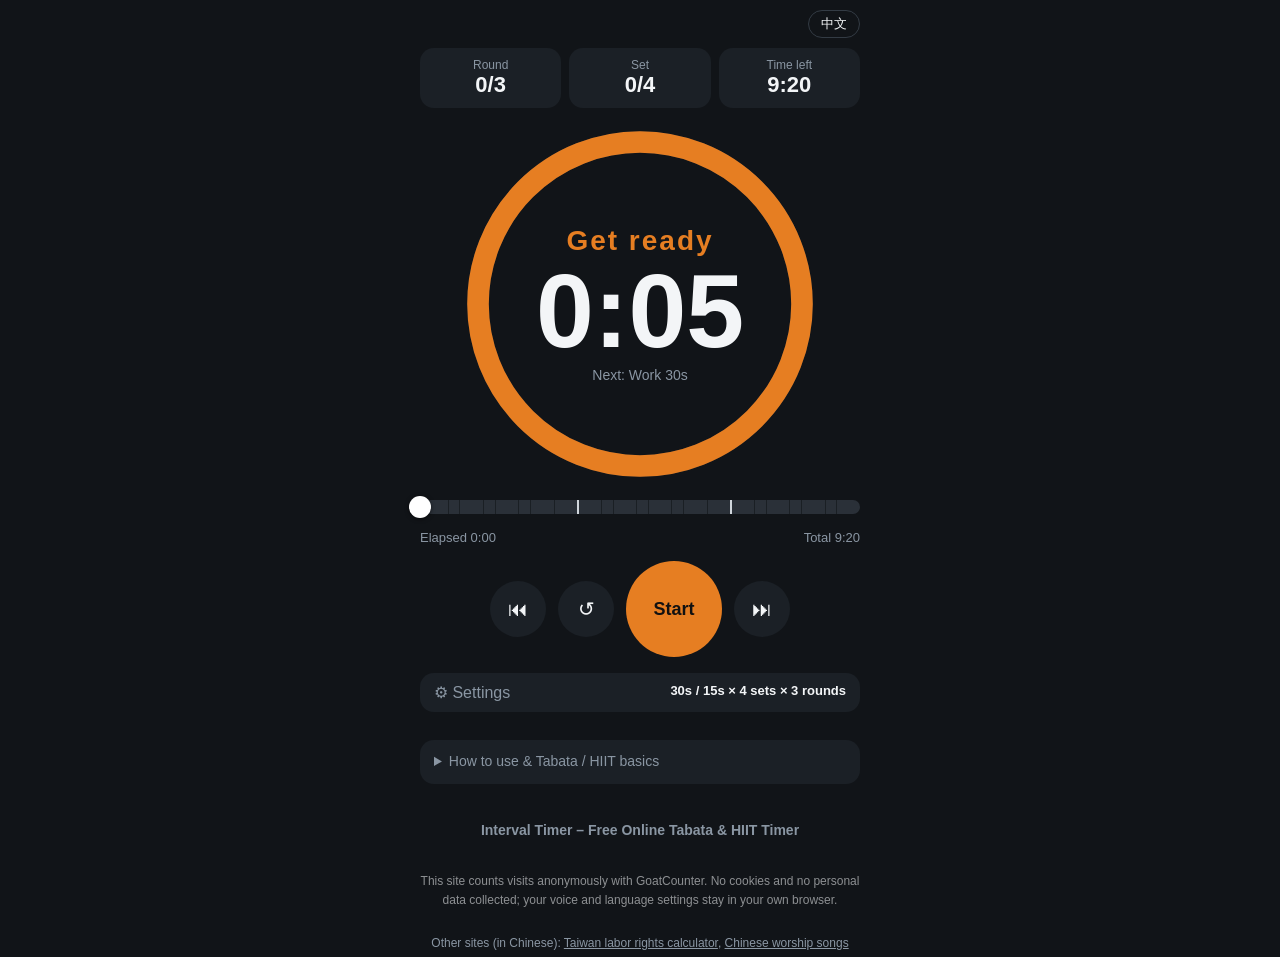
==== en/index.html @ 2adb9085 "新增英文版：介面、英文語音、可在原頁切換語言，並加入 /en/ 網址與 hreflang Co-Authored-By: Claude Opus 5.5 <noreply@anthropic.com>" ====
<!doctype html>
<html lang="en">
<head>
<meta charset="utf-8">
<meta name="viewport" content="width=device-width, initial-scale=1, viewport-fit=cover">
<title>Interval Timer – Free Online Tabata &amp; HIIT Timer</title>
<meta name="description" content="Free online interval timer for Tabata, HIIT and circuit training. Set work, rest, sets and rounds, with beeps, ticking and spoken cues. Works on any phone, no sign-up.">
<link rel="canonical" href="https://chengcheming-ai.github.io/interval-timer/en/">
<link rel="alternate" hreflang="zh-Hant" href="https://chengcheming-ai.github.io/interval-timer/">
<link rel="alternate" hreflang="en" href="https://chengcheming-ai.github.io/interval-timer/en/">
<link rel="alternate" hreflang="x-default" href="https://chengcheming-ai.github.io/interval-timer/en/">
<meta property="og:title" content="Interval Timer – Free Online Tabata &amp; HIIT Timer">
<meta property="og:description" content="Set work, rest, sets and rounds, with beeps and spoken cues. Great on phones too.">
<meta property="og:type" content="website">
<meta property="og:url" content="https://chengcheming-ai.github.io/interval-timer/en/">
<meta property="og:image" content="https://chengcheming-ai.github.io/interval-timer/icon-512.png">
<meta name="twitter:card" content="summary">
<script type="application/ld+json">{"@context":"https://schema.org","@type":"WebApplication","name":"Interval Timer","alternateName":"Interval Timer – Free Online Tabata & HIIT Timer","url":"https://chengcheming-ai.github.io/interval-timer/en/","applicationCategory":"HealthApplication","operatingSystem":"Any","inLanguage":"en","isAccessibleForFree":true,"offers":{"@type":"Offer","price":"0","priceCurrency":"USD"}}</script>
<meta property="og:locale" content="en_US">
<meta property="og:locale:alternate" content="zh_TW">
<meta name="apple-mobile-web-app-title" content="Interval Timer">
<meta name="application-name" content="Interval Timer">
<link rel="icon" type="image/svg+xml" href="data:image/svg+xml,%3Csvg xmlns='http://www.w3.org/2000/svg' viewBox='0 0 256 256'%3E%3Crect width='256' height='256' rx='56' fill='%232ecc71'/%3E%3Ccircle cx='160' cy='54' r='24' fill='%23fff'/%3E%3Cg fill='none' stroke='%23fff' stroke-width='24' stroke-linecap='round' stroke-linejoin='round'%3E%3Cpath d='M140 98 116 152'/%3E%3Cpath d='M138 104 176 126 204 104'/%3E%3Cpath d='M138 104 100 112 78 140'/%3E%3Cpath d='M116 152 162 178 150 226'/%3E%3Cpath d='M116 152 88 190 46 196'/%3E%3C/g%3E%3C/svg%3E">
<link rel="apple-touch-icon" sizes="180x180" href="../apple-touch-icon.png">
<link rel="manifest" href="manifest.webmanifest">
<link rel="stylesheet" href="../style.css?v=20261122b">
</head>
<body class="phase-ready">
<div class="wrap">
  <a class="lang" href="../" hreflang="zh-Hant" lang="zh-Hant">中文</a>
  <div class="top">
    <div class="chip"><div class="k">Round</div><div class="v" id="round">0/3</div></div>
    <div class="chip"><div class="k">Set</div><div class="v" id="set">0/4</div></div>
    <div class="chip"><div class="k">Time left</div><div class="v" id="totalLeft">0:00</div></div>
  </div>

  <div class="ringbox">
    <svg viewBox="0 0 200 200">
      <circle class="track" cx="100" cy="100" r="90" fill="none" stroke-width="12"/>
      <circle class="prog" id="prog" cx="100" cy="100" r="90" fill="none" stroke-width="12"/>
    </svg>
    <div class="center">
      <div class="phase" id="phase">Get ready</div>
      <div class="time" id="time">0:00</div>
      <div class="next" id="next"></div>
    </div>
  </div>

  <div class="bar" id="bar" title="Tap or drag to jump to any point"><div id="totalBar"></div><div id="ticks"></div><div id="thumb"></div></div>
  <div class="totals"><span id="elapsed">Elapsed 0:00</span><span id="total">Total 0:00</span></div>

  <div class="ctrl">
    <button class="small" id="prev" title="Previous">⏮</button>
    <button class="small" id="reset" title="Reset">↺</button>
    <button class="main" id="play">Start</button>
    <button class="small" id="skip" title="Next">⏭</button>
  </div>

  <details>
    <summary class="sum"><span>⚙ Settings</span><b id="cfgSum"></b></summary>
    <div id="cfgBody">
      <div class="sec">
        <div class="sh">Time (seconds)</div>
        <div class="rows">
          <div class="row"><span>Work</span><div class="step"><button data-d="-5">−</button><input type="number" inputmode="numeric" id="cWork" min="1" value="30"><button data-d="5">＋</button></div></div>
          <div class="row"><span>Rest between sets</span><div class="step"><button data-d="-5">−</button><input type="number" inputmode="numeric" id="cRest" min="0" value="15"><button data-d="5">＋</button></div></div>
          <div class="row"><span>Rest after round</span><div class="step"><button data-d="-5">−</button><input type="number" inputmode="numeric" id="cLong" min="0" value="30"><button data-d="5">＋</button></div></div>
          <div class="row"><span>Get-ready countdown</span><div class="step"><button data-d="-1">−</button><input type="number" inputmode="numeric" id="cPrep" min="0" value="5"><button data-d="1">＋</button></div></div>
        </div>
      </div>
      <div class="sec">
        <div class="sh">Repeats</div>
        <div class="rows">
          <div class="row"><span>Sets per round</span><div class="step"><button data-d="-1">−</button><input type="number" inputmode="numeric" id="cSets" min="1" value="4"><button data-d="1">＋</button></div></div>
          <div class="row"><span>Rounds</span><div class="step"><button data-d="-1">−</button><input type="number" inputmode="numeric" id="cRounds" min="1" value="3"><button data-d="1">＋</button></div></div>
        </div>
        <div class="tgls" style="margin-top:8px">
          <label class="tg"><input type="checkbox" id="cSkipLast" checked><span>Skip rest after the final round</span></label>
        </div>
      </div>
      <div class="sec">
        <div class="sh">Sound</div>
        <div class="tgls">
          <label class="tg"><input type="checkbox" id="cSound" checked><span>Beeps</span></label>
          <label class="tg"><input type="checkbox" id="cTick" checked><span>Ticking</span></label>
          <label class="tg"><input type="checkbox" id="cVoice" checked><span>Voice</span></label>
        </div>
        <div id="voiceBox">
          <div class="vrow2"><select id="voiceSel"></select><button id="vTest" title="Preview">▶</button></div>
          <div class="chips" id="presetList"></div>
        </div>
      </div>
      <details class="sub2">
        <summary>Timeline (edit any interval, tap to jump)</summary>
        <div class="list" id="list"></div>
      </details>
    </div>
  </details>
  <details class="guide">
    <summary>How to use &amp; Tabata / HIIT basics</summary>
    <h2>How do I use this interval timer?</h2>
    <p>Open Settings, enter your work time, rest time, sets per round and rounds, then press Start. The timer counts down and tells you when to switch with beeps, ticking and an English voice. The settings bar shows your workout at a glance, and you can drag the progress bar to jump to any point.</p>
    <h2>How do I set up Tabata?</h2>
    <p>Tabata is 20 seconds of work and 10 seconds of rest, repeated 8 times for a total of 4 minutes. Set Work 20, Rest between sets 10, Sets per round 8, Rounds 1 and Rest after round 0.</p>
    <h2>What is the difference between HIIT and Tabata?</h2>
    <p>HIIT (high-intensity interval training) alternates hard effort with rest, at whatever ratio you choose. Tabata is one specific form of it, fixed at 20 seconds on and 10 seconds off.</p>
    <h2>Common interval settings</h2>
    <table><tr><th>Workout</th><th>Work</th><th>Rest</th><th>Sets</th></tr>
    <tr><td>Tabata</td><td>20 s</td><td>10 s</td><td>8</td></tr>
    <tr><td>Beginner HIIT</td><td>30 s</td><td>30 s</td><td>6–8</td></tr>
    <tr><td>Advanced HIIT</td><td>40 s</td><td>20 s</td><td>6–8</td></tr>
    <tr><td>Strength circuit (squats, planks)</td><td>45 s</td><td>15 s</td><td>4–6</td></tr></table>
    <p>These are general guidelines. Warm up first, and check with a doctor before training if you have a heart condition, an injury or are pregnant.</p>
  </details>
  <h1 style="margin:22px 0 0;font-size:14px;font-weight:600;text-align:center;color:var(--muted)">Interval Timer – Free Online Tabata &amp; HIIT Timer</h1>
  <p class="note" style="margin:18px 0 4px;font-size:12px;line-height:1.6;text-align:center;opacity:.55">This site counts visits anonymously with GoatCounter. No cookies and no personal data collected; your voice and language settings stay in your own browser.</p>
  <p class="sites">Other sites (in Chinese): <a href="https://chengcheming-ai.github.io/labor-calculator/" target="_blank" rel="noopener">Taiwan labor rights calculator</a>, <a href="https://chengcheming-ai.github.io/zhu-zai-shen-pang/" target="_blank" rel="noopener">Chinese worship songs</a></p>
</div>

<script data-goatcounter="https://intervaltimer-tw.goatcounter.com/count" async src="//gc.zgo.at/count.js"></script>
<script src="../app.js?v=20261122b"></script>
</body>
</html>
---- style.css ----
:root{
  --bg:#111418; --panel:#1b2026; --text:#f3f5f7; --muted:#8a96a3;
  --work:#2ecc71; --rest:#3498db; --long:#9b59b6; --done:#f1c40f; --ready:#e67e22;
  --phase:var(--ready);
}
*{box-sizing:border-box}
html,body{margin:0;height:100%}
body{
  background:var(--bg); color:var(--text);
  font-family:-apple-system,BlinkMacSystemFont,"Segoe UI","Noto Sans TC","Microsoft JhengHei",sans-serif;
  display:flex; flex-direction:column; align-items:center;
  padding:16px; min-height:100%;
  transition:background .4s;
}
body.phase-work{--phase:var(--work)}
body.phase-rest{--phase:var(--rest)}
body.phase-long{--phase:var(--long)}
body.phase-done{--phase:var(--done)}
.wrap{width:100%; max-width:440px; display:flex; flex-direction:column; gap:16px}
.top{display:flex; justify-content:space-between; gap:8px}
.chip{flex:1; background:var(--panel); border-radius:14px; padding:10px 12px; text-align:center}
.chip .k{font-size:12px; color:var(--muted)}
.chip .v{font-size:22px; font-weight:700; font-variant-numeric:tabular-nums}
.ringbox{position:relative; width:100%; aspect-ratio:1/1; max-width:360px; margin:0 auto}
svg{width:100%; height:100%; transform:rotate(-90deg)}
.track{stroke:#2a3038}
.prog{stroke:var(--phase); stroke-linecap:round; transition:stroke .4s}
.center{position:absolute; inset:0; display:flex; flex-direction:column; align-items:center; justify-content:center}
.phase{font-size:28px; font-weight:800; color:var(--phase); letter-spacing:2px}
.time{font-size:min(26vw,104px); font-weight:800; font-variant-numeric:tabular-nums; line-height:1.05}
.next{font-size:14px; color:var(--muted)}
.bar{position:relative; height:14px; background:#2a3038; border-radius:7px; cursor:pointer; touch-action:none}
.bar>#totalBar{height:100%; width:0; background:var(--phase); border-radius:7px; transition:background .4s}
.bar .tk{position:absolute; top:0; bottom:0; width:1px; background:#111418; opacity:.6; pointer-events:none}
.bar .tk.round{width:2px; opacity:1; background:#d0d6dc}
.bar #thumb{position:absolute; top:50%; width:22px; height:22px; margin-left:-11px; margin-top:-11px; border-radius:50%; background:#fff; box-shadow:0 1px 4px #0008; pointer-events:none}
.sec{margin-top:14px; padding-top:12px; border-top:1px solid #333b44}
.sec:first-of-type{border-top:0; padding-top:0}
.sh{font-size:12px; color:var(--muted); letter-spacing:1px; margin-bottom:8px}
.rows{display:grid; grid-template-columns:1fr 1fr; gap:8px}
.row{display:flex; flex-direction:column; gap:4px; background:#111418; border-radius:12px; padding:8px 10px}
.row>span{font-size:13px; color:var(--muted)}
.step{display:flex; align-items:center; justify-content:space-between}
.step button{width:36px; height:36px; flex:none; font-size:20px; background:#2a3038; user-select:none}
.step input{width:100%; min-width:0; border:0; background:transparent; color:var(--text); font-size:20px; font-weight:700; text-align:center; font-variant-numeric:tabular-nums; -moz-appearance:textfield}
.step input::-webkit-inner-spin-button,.step input::-webkit-outer-spin-button{-webkit-appearance:none; margin:0}
.step input:focus{outline:none; color:var(--phase)}
.tgls{display:flex; flex-wrap:wrap; gap:8px}
.tg input{display:none}
.tg span{display:inline-block; padding:8px 14px; border-radius:999px; background:#111418; color:var(--muted); font-size:14px; cursor:pointer; border:1px solid #333b44; user-select:none}
.tg input:checked+span{background:var(--phase); color:#111; border-color:transparent; font-weight:700}
.vrow2{display:flex; gap:8px; margin-top:10px}
.vrow2 select{flex:1; min-width:0; padding:8px 10px; border-radius:10px; border:1px solid #333b44; background:#111418; color:var(--text); font-size:14px}
.vrow2 button{width:40px; height:40px; flex:none; background:#2a3038}
.chips{display:flex; gap:6px; margin-top:8px; flex-wrap:wrap}
.chips button{flex:1; padding:8px 0; min-width:52px; font-size:14px; background:#111418; border:1px solid #333b44; color:var(--muted)}
.chips button.sel{background:var(--phase); color:#111; border-color:transparent; font-weight:700}
.vempty{font-size:13px; color:var(--muted); margin-top:8px}
.sub2{margin-top:14px; padding:12px 0 0; background:transparent; border-radius:0; border-top:1px solid #333b44}
.sub2 summary{font-size:13px}
.list input{width:64px; padding:2px 6px; border-radius:6px; border:1px solid #333b44; background:#111418; color:inherit; font-size:14px; text-align:right}
.list div{align-items:center; cursor:pointer}
.totals{display:flex; justify-content:space-between; font-size:13px; color:var(--muted); font-variant-numeric:tabular-nums}
.ctrl{display:flex; gap:12px; justify-content:center; align-items:center}
button{
  border:0; border-radius:999px; background:var(--panel); color:var(--text);
  font-size:16px; cursor:pointer; -webkit-tap-highlight-color:transparent;
}
button:active{transform:scale(.96)}
.small{width:56px; height:56px; font-size:20px}
.main{width:96px; height:96px; font-size:22px; font-weight:800; background:var(--phase); color:#111; transition:background .4s}
details{background:var(--panel); border-radius:14px; padding:10px 14px}
summary{cursor:pointer; color:var(--muted)}
.sum{display:flex; justify-content:space-between; gap:8px}
.sum b{color:var(--text); font-weight:600; font-size:13px; font-variant-numeric:tabular-nums}
#cfgBody{margin-top:12px}
.list{margin-top:10px; max-height:220px; overflow:auto; font-size:13px; font-variant-numeric:tabular-nums}
.list div{display:flex; justify-content:space-between; padding:3px 6px; border-radius:6px}
.list div.cur{background:#2a3038; color:var(--phase); font-weight:700}
.list div.past{color:#56606b}
.sites{margin:4px 0; font-size:12px; line-height:1.6; text-align:center; color:var(--muted)}
.sites a{color:inherit}
.guide{margin-top:12px; font-size:14px; line-height:1.7}
.guide h2{margin:16px 0 4px; font-size:15px}
.guide p{margin:0; color:var(--muted)}
.guide table{width:100%; border-collapse:collapse; margin:6px 0 10px; font-size:13px}
.guide th,.guide td{padding:6px 4px; text-align:left; border-bottom:1px solid #2a3038}
.guide th{color:var(--muted); font-weight:500}
.lang{align-self:flex-end; margin:-6px 0; padding:4px 12px; border:1px solid #333b44; border-radius:999px; color:var(--text); font-size:13px; text-decoration:none}
html[lang=en] .main{font-size:18px}
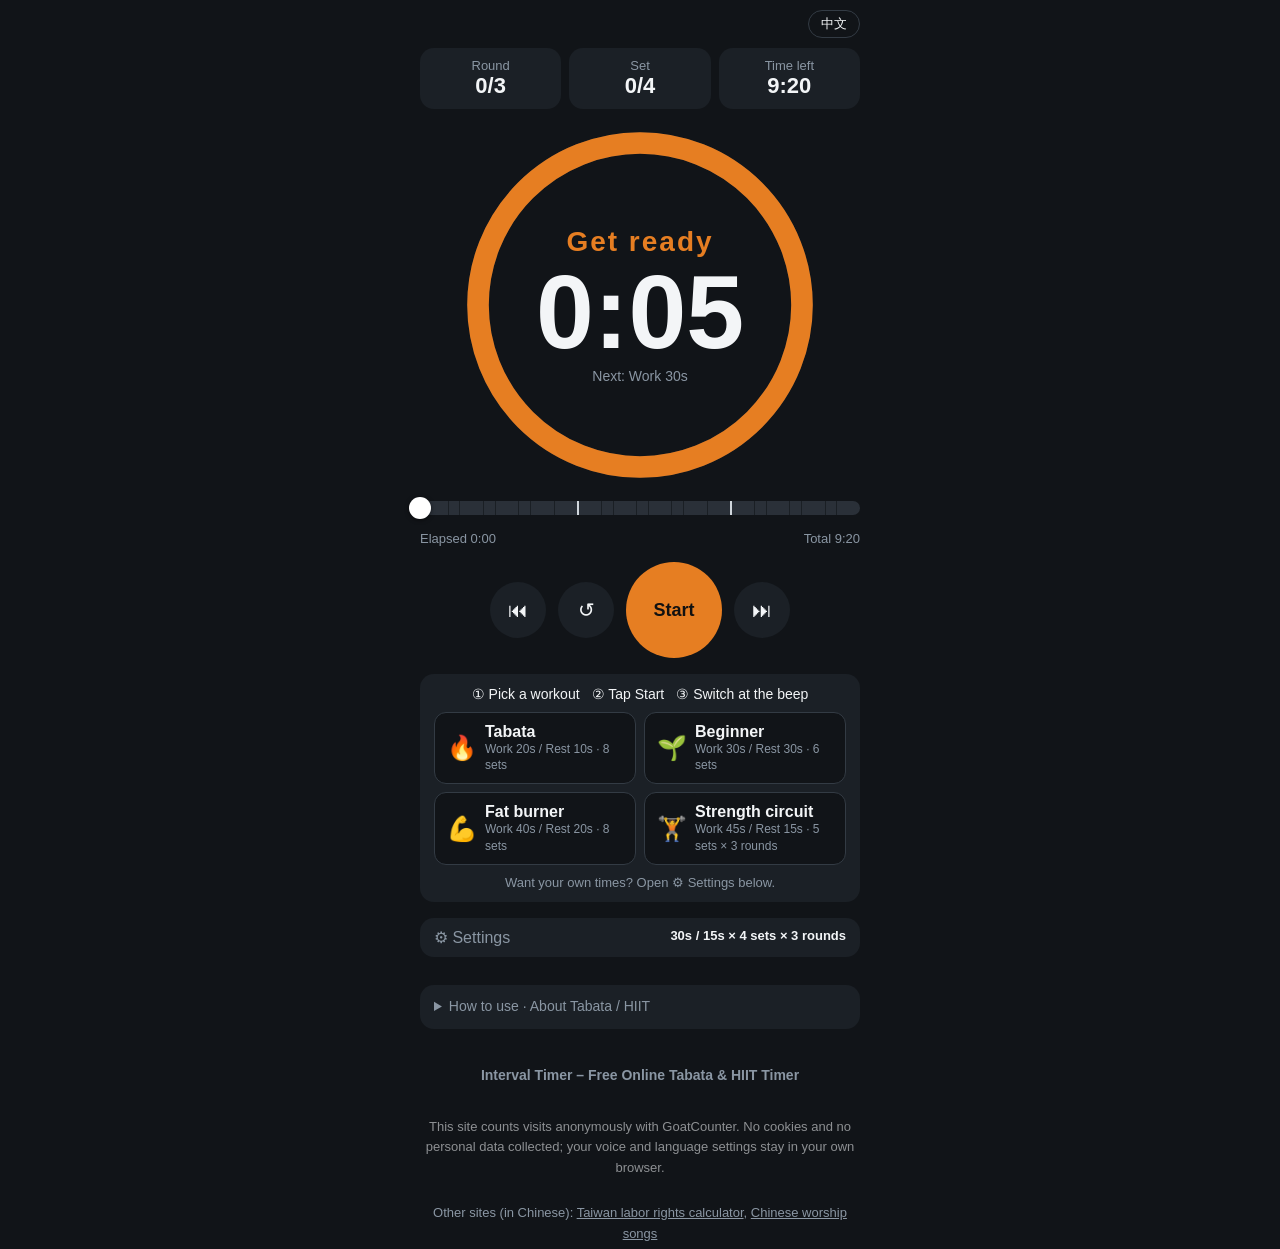
==== commit cdccc414: "好讀好用：四種一鍵練法、三步驟提示、設定白話說明、使用說明改為逐題展開與 Tabata 示意圖（中英文同步） Co-Authored-By: Claude Opus 5.5 <noreply@anth" ====
--- a/en/index.html
+++ b/en/index.html
@@ -13,17 +13,17 @@
 <meta property="og:description" content="Set work, rest, sets and rounds, with beeps and spoken cues. Great on phones too.">
 <meta property="og:type" content="website">
 <meta property="og:url" content="https://chengcheming-ai.github.io/interval-timer/en/">
-<meta property="og:image" content="https://chengcheming-ai.github.io/interval-timer/icon-512.png">
+<meta property="og:image" content="https://chengcheming-ai.github.io/interval-timer/icon-512.png?v=2">
 <meta name="twitter:card" content="summary">
 <script type="application/ld+json">{"@context":"https://schema.org","@type":"WebApplication","name":"Interval Timer","alternateName":"Interval Timer – Free Online Tabata & HIIT Timer","url":"https://chengcheming-ai.github.io/interval-timer/en/","applicationCategory":"HealthApplication","operatingSystem":"Any","inLanguage":"en","isAccessibleForFree":true,"offers":{"@type":"Offer","price":"0","priceCurrency":"USD"}}</script>
 <meta property="og:locale" content="en_US">
 <meta property="og:locale:alternate" content="zh_TW">
 <meta name="apple-mobile-web-app-title" content="Interval Timer">
 <meta name="application-name" content="Interval Timer">
-<link rel="icon" type="image/svg+xml" href="data:image/svg+xml,%3Csvg xmlns='http://www.w3.org/2000/svg' viewBox='0 0 256 256'%3E%3Crect width='256' height='256' rx='56' fill='%232ecc71'/%3E%3Ccircle cx='160' cy='54' r='24' fill='%23fff'/%3E%3Cg fill='none' stroke='%23fff' stroke-width='24' stroke-linecap='round' stroke-linejoin='round'%3E%3Cpath d='M140 98 116 152'/%3E%3Cpath d='M138 104 176 126 204 104'/%3E%3Cpath d='M138 104 100 112 78 140'/%3E%3Cpath d='M116 152 162 178 150 226'/%3E%3Cpath d='M116 152 88 190 46 196'/%3E%3C/g%3E%3C/svg%3E">
-<link rel="apple-touch-icon" sizes="180x180" href="../apple-touch-icon.png">
-<link rel="manifest" href="manifest.webmanifest">
-<link rel="stylesheet" href="../style.css?v=20261122b">
+<link rel="icon" type="image/svg+xml" href="data:image/svg+xml,%3Csvg xmlns='http://www.w3.org/2000/svg' viewBox='0 0 512 512'%3E%3Crect width='512' height='512' rx='112' fill='%2314181e'/%3E%3Cg transform='translate(260 262) scale(1.06) translate(-246 -240)'%3E%3Cg fill='none' stroke='%23fff' stroke-linecap='round' stroke-linejoin='round'%3E%3Ccircle cx='350' cy='116' r='42' fill='%23fff' stroke='none'/%3E%3Cpath stroke-width='58' d='M292 190 236 284'/%3E%3Cpath stroke-width='36' d='M296 182 346 246 412 214'/%3E%3Cpath stroke-width='36' d='M284 180 204 160 146 212'/%3E%3Cpath stroke-width='44' d='M240 292 344 296 338 390 372 392'/%3E%3Cpath stroke-width='44' d='M230 292 188 372 92 350'/%3E%3C/g%3E%3Cg stroke='%232ecc71' stroke-width='20' stroke-linecap='round'%3E%3Cpath d='M96 126H156'/%3E%3Cpath d='M48 262H132'/%3E%3Cpath d='M102 306H146'/%3E%3C/g%3E%3C/g%3E%3C/svg%3E">
+<link rel="apple-touch-icon" sizes="180x180" href="../apple-touch-icon.png?v=2">
+<link rel="manifest" href="manifest.webmanifest?v=2">
+<link rel="stylesheet" href="../style.css?v=20261128">
 </head>
 <body class="phase-ready">
 <div class="wrap">
@@ -56,11 +56,18 @@
     <button class="small" id="skip" title="Next">⏭</button>
   </div>
 
+  <div class="quick"><div class="qh"><span>① Pick a workout</span><span>② Tap Start</span><span>③ Switch at the beep</span></div><div class="pre">
+<button data-p="20,10,8,1,0"><i>🔥</i><b>Tabata</b><small>Work 20s / Rest 10s · 8 sets</small></button>
+<button data-p="30,30,6,1,0"><i>🌱</i><b>Beginner</b><small>Work 30s / Rest 30s · 6 sets</small></button>
+<button data-p="40,20,8,1,0"><i>💪</i><b>Fat burner</b><small>Work 40s / Rest 20s · 8 sets</small></button>
+<button data-p="45,15,5,3,60"><i>🏋️</i><b>Strength circuit</b><small>Work 45s / Rest 15s · 5 sets × 3 rounds</small></button>
+</div><p class="qn">Want your own times? Open ⚙ Settings below.</p></div>
+
   <details>
     <summary class="sum"><span>⚙ Settings</span><b id="cfgSum"></b></summary>
     <div id="cfgBody">
       <div class="sec">
-        <div class="sh">Time (seconds)</div>
+        <div class="sh">Time (seconds)</div><p class="hint">“Rest after round”: a longer break after each round.</p>
         <div class="rows">
           <div class="row"><span>Work</span><div class="step"><button data-d="-5">−</button><input type="number" inputmode="numeric" id="cWork" min="1" value="30"><button data-d="5">＋</button></div></div>
           <div class="row"><span>Rest between sets</span><div class="step"><button data-d="-5">−</button><input type="number" inputmode="numeric" id="cRest" min="0" value="15"><button data-d="5">＋</button></div></div>
@@ -69,7 +76,7 @@
         </div>
       </div>
       <div class="sec">
-        <div class="sh">Repeats</div>
+        <div class="sh">Repeats</div><p class="hint">1 set = one work + one rest. All sets done = 1 round.</p>
         <div class="rows">
           <div class="row"><span>Sets per round</span><div class="step"><button data-d="-1">−</button><input type="number" inputmode="numeric" id="cSets" min="1" value="4"><button data-d="1">＋</button></div></div>
           <div class="row"><span>Rounds</span><div class="step"><button data-d="-1">−</button><input type="number" inputmode="numeric" id="cRounds" min="1" value="3"><button data-d="1">＋</button></div></div>
@@ -97,20 +104,20 @@
     </div>
   </details>
   <details class="guide">
-    <summary>How to use &amp; Tabata / HIIT basics</summary>
-    <h2>How do I use this interval timer?</h2>
-    <p>Open Settings, enter your work time, rest time, sets per round and rounds, then press Start. The timer counts down and tells you when to switch with beeps, ticking and an English voice. The settings bar shows your workout at a glance, and you can drag the progress bar to jump to any point.</p>
-    <h2>How do I set up Tabata?</h2>
-    <p>Tabata is 20 seconds of work and 10 seconds of rest, repeated 8 times for a total of 4 minutes. Set Work 20, Rest between sets 10, Sets per round 8, Rounds 1 and Rest after round 0.</p>
-    <h2>What is the difference between HIIT and Tabata?</h2>
-    <p>HIIT (high-intensity interval training) alternates hard effort with rest, at whatever ratio you choose. Tabata is one specific form of it, fixed at 20 seconds on and 10 seconds off.</p>
-    <h2>Common interval settings</h2>
-    <table><tr><th>Workout</th><th>Work</th><th>Rest</th><th>Sets</th></tr>
+    <summary>How to use · About Tabata / HIIT</summary>
+    <p class="say">🏃 Interval training means <b>work hard, rest a little</b>, and repeat. The timer counts for you and tells you when to switch, so you can just focus on moving.</p>
+    <div class="viz" aria-hidden="true"><i class="w"></i><i class="r"></i><i class="w"></i><i class="r"></i><i class="w"></i><i class="r"></i><i class="w"></i><i class="r"></i><i class="w"></i><i class="r"></i><i class="w"></i><i class="r"></i><i class="w"></i><i class="r"></i><i class="w"></i><i class="r"></i></div><p class="vl"><span><i class="w"></i>Work 20s</span><span><i class="r"></i>Rest 10s</span><span>× 8 sets = 4 minutes (Tabata)</span></p>
+    <details class="q"><summary><h2>How do I use this interval timer?</h2></summary><p>Quickest way: tap a workout above (for example Tabata), then tap Start. After a short countdown, beeps, ticking and a voice tell you when to work and when to rest. To set your own times, open ⚙ Settings. Drag the progress bar to jump to any part.</p></details>
+    <details class="q"><summary><h2>How do I set up Tabata?</h2></summary><p>Tabata is 20 seconds of work and 10 seconds of rest, repeated 8 times: 4 minutes in total. Just tap “Tabata” above.</p></details>
+    <details class="q"><summary><h2>What is the difference between HIIT and Tabata?</h2></summary><p>HIIT (high-intensity interval training) switches between very hard work and rest, and you choose the times. Tabata is one type of HIIT with fixed 20s work and 10s rest.</p></details>
+    <details class="q"><summary><h2>Common interval settings</h2></summary>
+    <table><tr><th>Use</th><th>Work</th><th>Rest</th><th>Sets</th></tr>
     <tr><td>Tabata</td><td>20 s</td><td>10 s</td><td>8</td></tr>
     <tr><td>Beginner HIIT</td><td>30 s</td><td>30 s</td><td>6–8</td></tr>
     <tr><td>Advanced HIIT</td><td>40 s</td><td>20 s</td><td>6–8</td></tr>
-    <tr><td>Strength circuit (squats, planks)</td><td>45 s</td><td>15 s</td><td>4–6</td></tr></table>
-    <p>These are general guidelines. Warm up first, and check with a doctor before training if you have a heart condition, an injury or are pregnant.</p>
+    <tr><td>Strength circuit (squats, planks…)</td><td>45 s</td><td>15 s</td><td>4–6</td></tr></table></details>
+    <details class="q"><summary><h2>Safety first</h2></summary><p>These are general suggestions only. Always warm up first. If you have a heart or blood-vessel condition, an injury, or are pregnant, ask your doctor before you start.</p></details>
+  
   </details>
   <h1 style="margin:22px 0 0;font-size:14px;font-weight:600;text-align:center;color:var(--muted)">Interval Timer – Free Online Tabata &amp; HIIT Timer</h1>
   <p class="note" style="margin:18px 0 4px;font-size:12px;line-height:1.6;text-align:center;opacity:.55">This site counts visits anonymously with GoatCounter. No cookies and no personal data collected; your voice and language settings stay in your own browser.</p>
@@ -118,6 +125,6 @@
 </div>
 
 <script data-goatcounter="https://intervaltimer-tw.goatcounter.com/count" async src="//gc.zgo.at/count.js"></script>
-<script src="../app.js?v=20261122b"></script>
+<script src="../app.js?v=20261128"></script>
 </body>
 </html>
--- a/style.css
+++ b/style.css
@@ -88,3 +88,40 @@
 .guide th{color:var(--muted); font-weight:500}
 .lang{align-self:flex-end; margin:-6px 0; padding:4px 12px; border:1px solid #333b44; border-radius:999px; color:var(--text); font-size:13px; text-decoration:none}
 html[lang=en] .main{font-size:18px}
+
+/* ===== 2026-11-28 好讀好用：快速練法、白話提示、說明一題一題點開 ===== */
+.chip .k{font-size:13px}
+.sh{font-size:13px}
+.sites,.note{font-size:13px!important}
+.quick{background:var(--panel);border-radius:14px;padding:12px 14px}
+.qh{display:flex;flex-wrap:wrap;gap:6px 12px;justify-content:center;font-size:14px;color:var(--text);margin-bottom:10px}
+.qh span{white-space:nowrap}
+.pre{display:grid;grid-template-columns:1fr 1fr;gap:8px}
+.pre button{display:grid;grid-template-columns:auto 1fr;grid-template-rows:auto auto;column-gap:8px;align-items:center;text-align:left;padding:10px 12px;border-radius:12px;cursor:pointer;
+  background:#111418;border:1px solid #333b44;color:var(--text);font:inherit;transition:border-color .2s,background .2s}
+.pre button i{grid-row:span 2;font-style:normal;font-size:24px}
+.pre button b{font-size:16px}
+.pre button small{font-size:12px;color:var(--muted);line-height:1.35}
+.pre button:hover{border-color:var(--phase)}
+.pre button.on{border-color:var(--work);background:rgba(46,204,113,.12);box-shadow:0 0 0 1px var(--work) inset}
+.qn{margin:10px 0 0;font-size:13px;color:var(--muted);text-align:center}
+.hint{margin:-4px 0 10px;font-size:13px;line-height:1.55;color:var(--muted);background:#111418;border-left:3px solid var(--phase);padding:6px 10px;border-radius:6px}
+.guide .say{margin:12px 0 10px;padding:10px 12px;border-radius:10px;background:rgba(241,196,15,.08);border:1px solid rgba(241,196,15,.3);color:var(--text);font-size:15px}
+.guide .say b{color:var(--done)}
+.viz{display:flex;gap:3px;height:22px;margin:4px 0 6px}
+.viz i{border-radius:4px}
+.viz .w{flex:2;background:var(--work)}
+.viz .r{flex:1;background:var(--rest)}
+.vl{display:flex;flex-wrap:wrap;gap:4px 14px;font-size:13px;color:var(--muted);margin:0 0 10px}
+.vl i{display:inline-block;width:12px;height:12px;border-radius:3px;margin-right:5px;vertical-align:-1px}
+.vl .w{background:var(--work)}.vl .r{background:var(--rest)}
+.guide details.q{background:#111418;border:1px solid #2a3038;border-radius:12px;padding:0;margin:8px 0}
+.guide details.q>summary{list-style:none;display:flex;align-items:center;gap:8px;padding:12px 14px;color:var(--text)}
+.guide details.q>summary::-webkit-details-marker{display:none}
+.guide details.q>summary::before{content:"Q";flex:none;display:grid;place-items:center;width:22px;height:22px;border-radius:6px;font-size:12px;font-weight:800;color:#111;background:var(--ready)}
+.guide details.q>summary::after{content:"▾";margin-left:auto;color:var(--muted);transition:transform .2s}
+.guide details.q[open]>summary::after{transform:rotate(180deg)}
+.guide details.q h2{margin:0;font-size:15px;flex:1}
+.guide details.q>p,.guide details.q>table{margin:0 14px 12px;width:calc(100% - 28px)}
+.guide details.q>p{font-size:15px}
+@media (prefers-reduced-motion:reduce){.guide details.q>summary::after{transition:none}}
